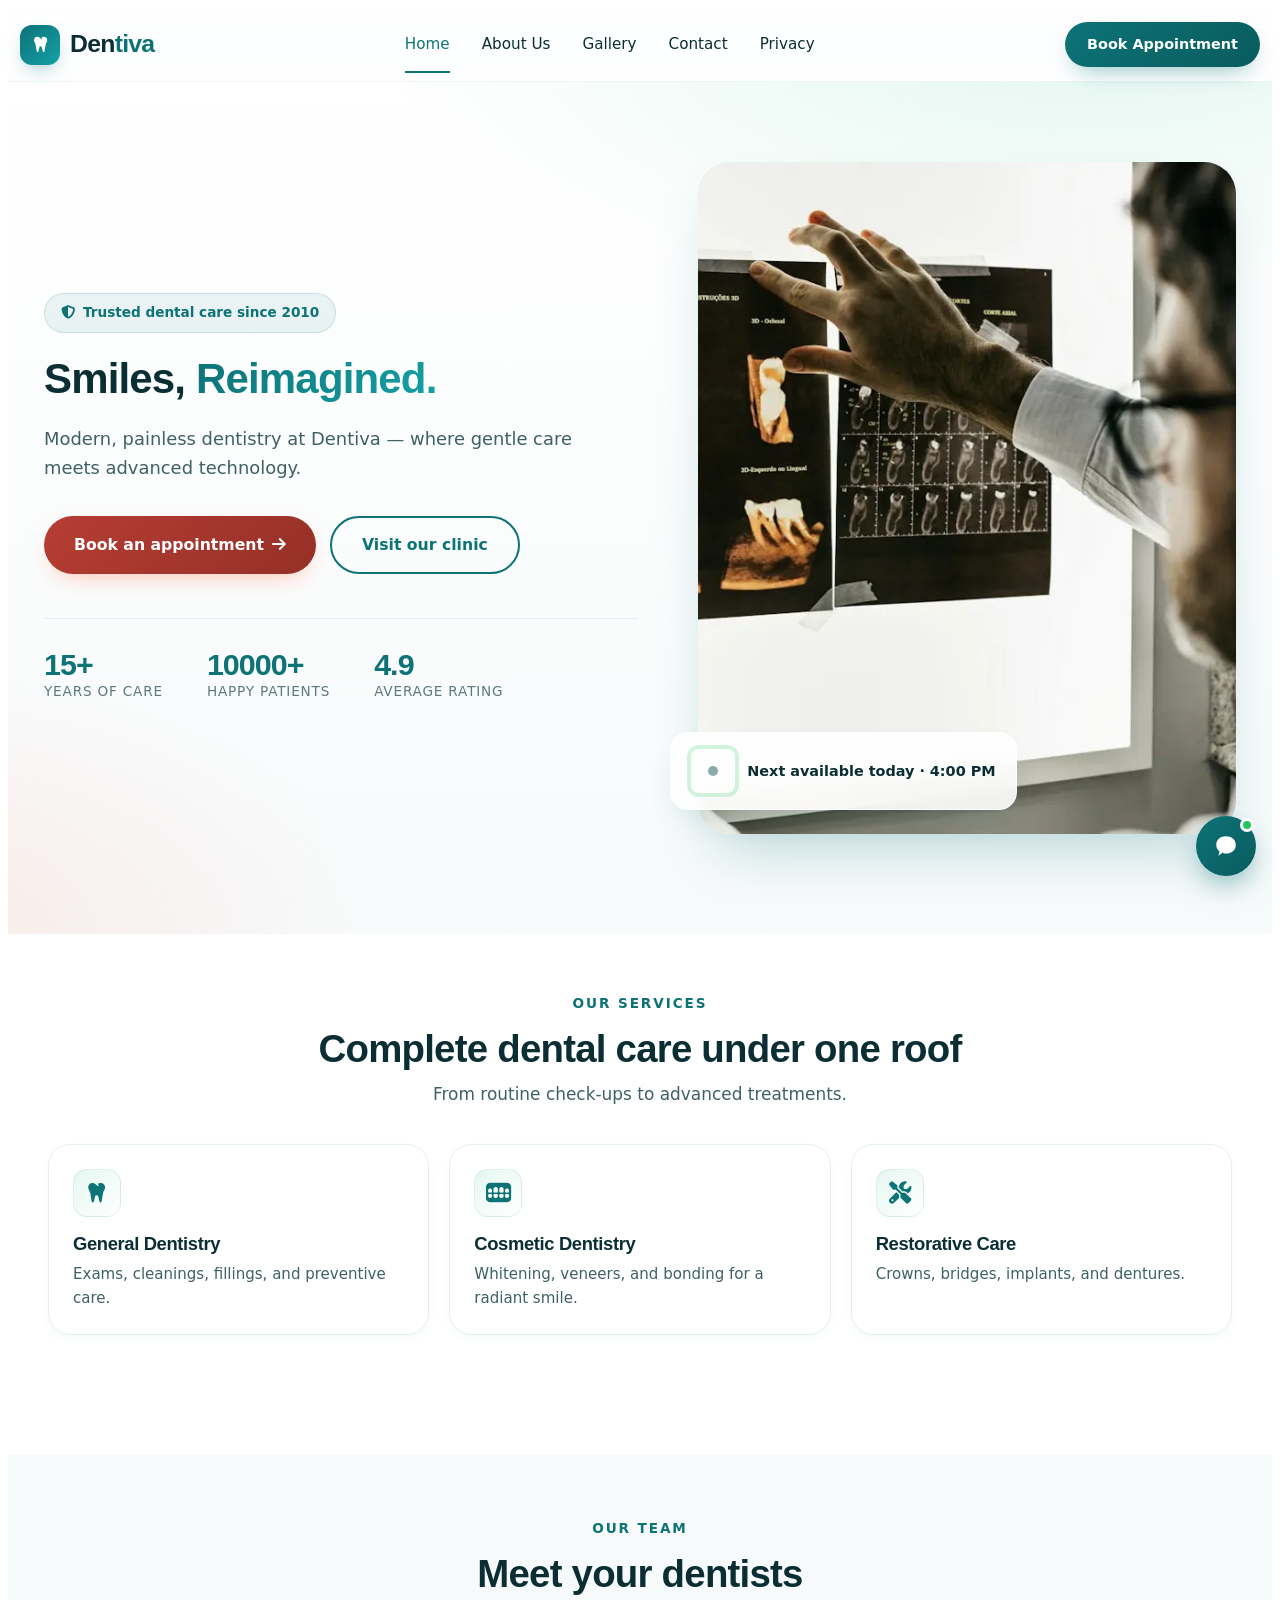
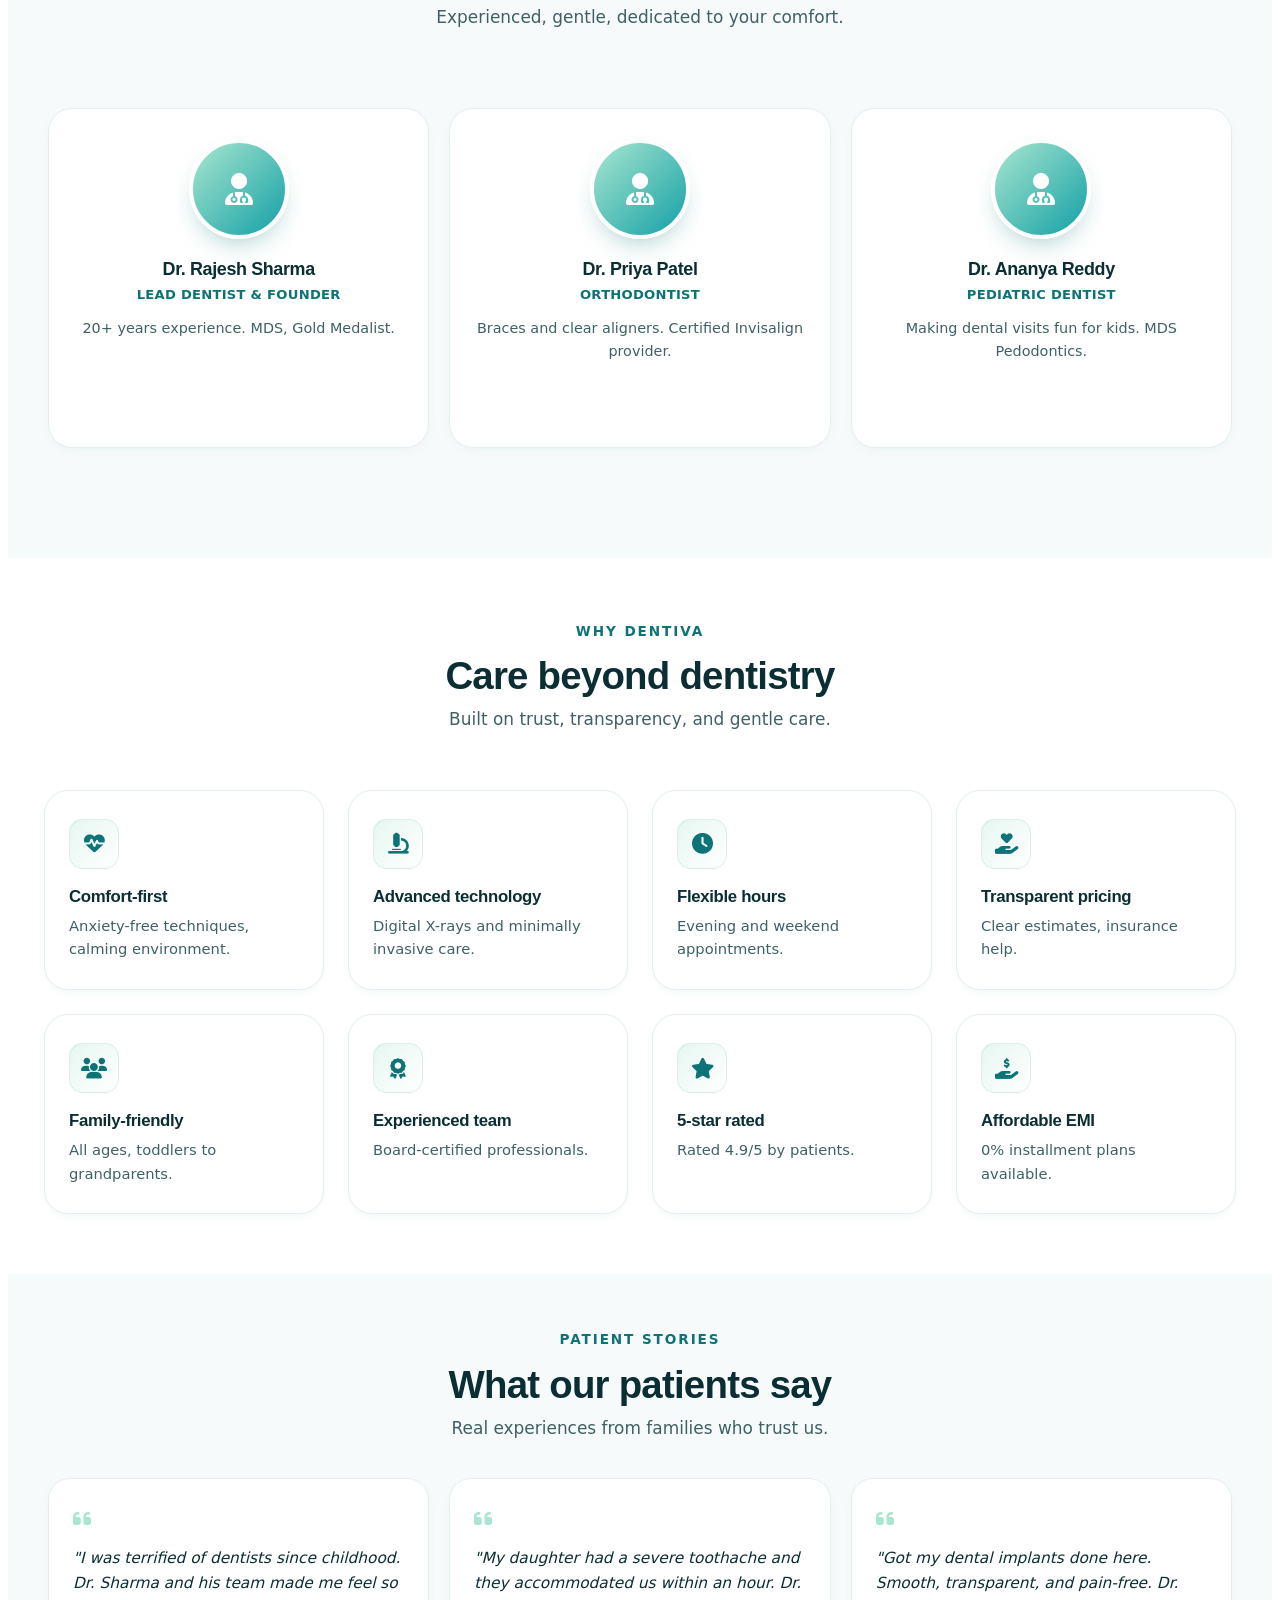
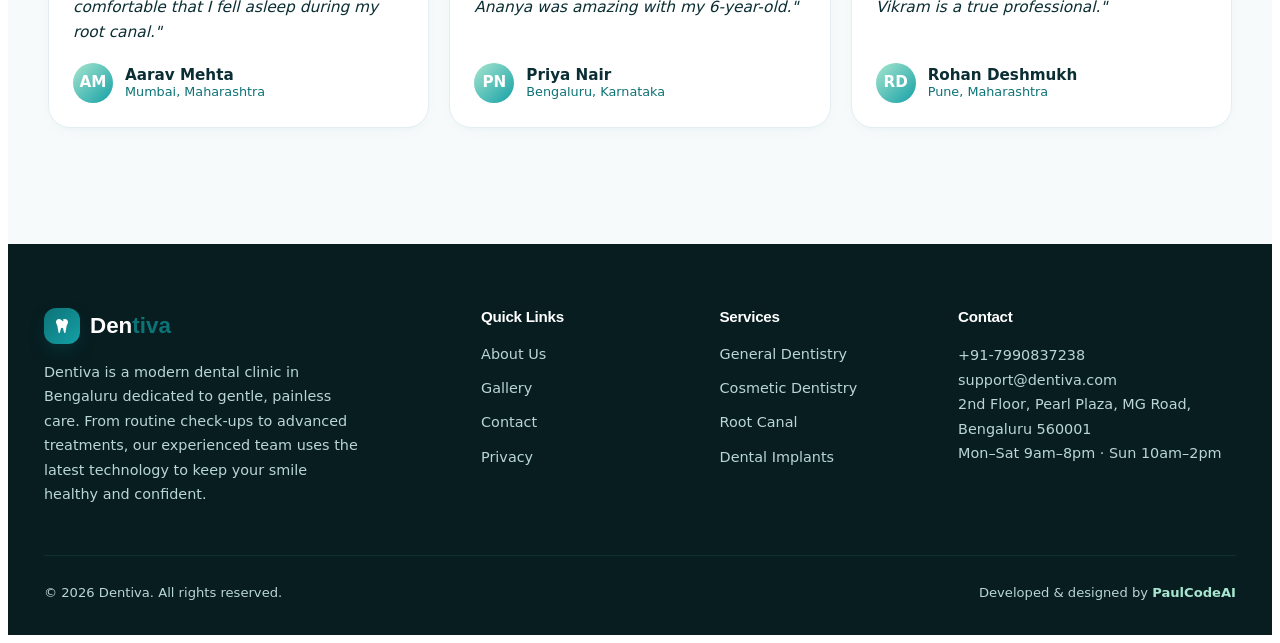
==== index.html @ 7fe49982 "Add files via upload" ====
<!doctype html><html lang="en"><head><meta charset="utf-8"><meta name="viewport" content="width=device-width, initial-scale=1"><title>Dentiva | Index</title><link rel="stylesheet" href="assets/css/index.css"><link rel="stylesheet" href="assets/css/fixes.css"></head><body><div class="dentiva-site"><body><a class="skip-link" href="#main">Skip to content</a>
<!-- HEADER -->
<header class="header">
<div class="container nav">
<a aria-label="Dentiva Home" class="logo" href="index.html">
<span class="logo-mark"><i class="fas fa-tooth"></i></span>
<span class="logo-text">Den<span class="accent">tiva</span></span>
</a>
<nav aria-label="Main navigation" class="nav-links" id="navLinks">
<a aria-current="page" href="index.html">Home</a>
<a href="about.html">About Us</a>
<a href="gallery.html">Gallery</a>
<a href="contact.html">Contact</a>
<a href="privacy.html">Privacy</a>
</nav>
<div class="nav-cta"><a class="btn" href="contact.html">Book Appointment</a></div>
<button aria-controls="navLinks" aria-expanded="false" aria-label="Toggle menu" class="menu-toggle" id="menuToggle"><i class="fas fa-bars"></i></button>
</div>
</header>
<main id="main" tabindex="-1">
<!-- HERO -->
<section class="hero">
<div class="container hero-grid">
<div>
<span class="hero-badge"><i class="fas fa-shield-halved"></i> Trusted dental care since 2010</span>
<h1>Smiles, <span class="accent">Reimagined.</span></h1>
<p class="lede">Modern, painless dentistry at Dentiva — where gentle care meets advanced technology.</p>
<div class="hero-actions">
<a class="btn btn-coral" href="contact.html">Book an appointment <i class="fas fa-arrow-right"></i></a>
<a class="btn btn-outline" href="gallery.html">Visit our clinic</a>
</div>
<div class="hero-stats">
<div class="stat"><h3 data-count="15">15+</h3><p>Years of care</p></div>
<div class="stat"><h3 data-count="10000" data-suffix="+">10000+</h3><p>Happy patients</p></div>
<div class="stat"><h3 data-count="4.9" data-decimal="1">4.9</h3><p>Average rating</p></div>
</div>
</div>
<div class="hero-visual">
<div class="hero-image">
<img alt="dental professional examining an X-ray" decoding="async" height="733" src="assets/photo-0.webp" width="1100"/>
</div>
<div class="hero-float"><span class="dot"></span> Next available today · 4:00 PM</div>
</div>
</div>
</section>
<!-- SERVICES -->
<section class="section section-alt" id="services">
<div class="container">
<div class="section-head">
<span class="eyebrow">Our Services</span>
<h2>Complete dental care under one roof</h2>
<p>From routine check-ups to advanced treatments.</p>
</div>
<div class="slider" id="servicesSlider">
<div class="slider-track" id="servicesTrack"><div class="slide"><article class="service"><div class="service-icon"><i class="fas fa-tooth"></i></div><h3>General Dentistry</h3><p>Exams, cleanings, fillings, and preventive care.</p></article></div><div class="slide"><article class="service"><div class="service-icon"><i class="fas fa-teeth"></i></div><h3>Cosmetic Dentistry</h3><p>Whitening, veneers, and bonding for a radiant smile.</p></article></div><div class="slide"><article class="service"><div class="service-icon"><i class="fas fa-screwdriver-wrench"></i></div><h3>Restorative Care</h3><p>Crowns, bridges, implants, and dentures.</p></article></div><div class="slide"><article class="service"><div class="service-icon"><i class="fas fa-child"></i></div><h3>Pediatric Dentistry</h3><p>Gentle dental care for children and teens.</p></article></div><div class="slide"><article class="service"><div class="service-icon"><i class="fas fa-teeth-open"></i></div><h3>Orthodontics</h3><p>Braces and clear aligners to straighten teeth.</p></article></div><div class="slide"><article class="service"><div class="service-icon"><i class="fas fa-truck-medical"></i></div><h3>Emergency Care</h3><p>Same-day appointments for urgent dental needs.</p></article></div><div class="slide"><article class="service"><div class="service-icon"><i class="fas fa-syringe"></i></div><h3>Root Canal Treatment</h3><p>Painless therapy to save infected teeth.</p></article></div><div class="slide"><article class="service"><div class="service-icon"><i class="fas fa-gem"></i></div><h3>Teeth Whitening</h3><p>Professional whitening for a brighter smile.</p></article></div><div class="slide"><article class="service"><div class="service-icon"><i class="fas fa-screwdriver"></i></div><h3>Dental Implants</h3><p>Permanent tooth replacement with titanium implants.</p></article></div></div>
<div class="dots" id="servicesDots"><button aria-label="Go to slide 1" class="dot active"></button><button aria-label="Go to slide 2" class="dot"></button><button aria-label="Go to slide 3" class="dot"></button><button aria-label="Go to slide 4" class="dot"></button><button aria-label="Go to slide 5" class="dot"></button><button aria-label="Go to slide 6" class="dot"></button><button aria-label="Go to slide 7" class="dot"></button><button aria-label="Go to slide 8" class="dot"></button><button aria-label="Go to slide 9" class="dot"></button></div>
</div>
</div>
</section>
<!-- TEAM -->
<section class="section">
<div class="container">
<div class="section-head">
<span class="eyebrow">Our Team</span>
<h2>Meet your dentists</h2>
<p>Experienced, gentle, dedicated to your comfort.</p>
</div>
<div class="slider" id="teamSlider">
<div class="slider-track" id="teamTrack"><div class="slide"><article class="member"><div class="member-avatar"><i class="fas fa-user-doctor"></i></div><h3>Dr. Rajesh Sharma</h3><div class="role">Lead Dentist &amp; Founder</div><p>20+ years experience. MDS, Gold Medalist.</p></article></div><div class="slide"><article class="member"><div class="member-avatar"><i class="fas fa-user-doctor"></i></div><h3>Dr. Priya Patel</h3><div class="role">Orthodontist</div><p>Braces and clear aligners. Certified Invisalign provider.</p></article></div><div class="slide"><article class="member"><div class="member-avatar"><i class="fas fa-user-doctor"></i></div><h3>Dr. Ananya Reddy</h3><div class="role">Pediatric Dentist</div><p>Making dental visits fun for kids. MDS Pedodontics.</p></article></div><div class="slide"><article class="member"><div class="member-avatar"><i class="fas fa-user-nurse"></i></div><h3>Dr. Vikram Singh</h3><div class="role">Oral Surgeon</div><p>Expert in dental implants and extractions.</p></article></div></div>
<div class="dots" id="teamDots"><button aria-label="Go to slide 1" class="dot active"></button><button aria-label="Go to slide 2" class="dot"></button><button aria-label="Go to slide 3" class="dot"></button><button aria-label="Go to slide 4" class="dot"></button></div>
</div>
</div>
</section>
<!-- WHY -->
<section class="section section-alt">
<div class="container">
<div class="section-head">
<span class="eyebrow">Why Dentiva</span>
<h2>Care beyond dentistry</h2>
<p>Built on trust, transparency, and gentle care.</p>
</div>
<div class="why-grid" id="whyGrid"><div class="why"><div class="why-icon"><i class="fas fa-heart-pulse"></i></div><h3>Comfort-first</h3><p>Anxiety-free techniques, calming environment.</p></div><div class="why"><div class="why-icon"><i class="fas fa-microscope"></i></div><h3>Advanced technology</h3><p>Digital X-rays and minimally invasive care.</p></div><div class="why"><div class="why-icon"><i class="fas fa-clock"></i></div><h3>Flexible hours</h3><p>Evening and weekend appointments.</p></div><div class="why"><div class="why-icon"><i class="fas fa-hand-holding-heart"></i></div><h3>Transparent pricing</h3><p>Clear estimates, insurance help.</p></div><div class="why"><div class="why-icon"><i class="fas fa-users"></i></div><h3>Family-friendly</h3><p>All ages, toddlers to grandparents.</p></div><div class="why"><div class="why-icon"><i class="fas fa-award"></i></div><h3>Experienced team</h3><p>Board-certified professionals.</p></div><div class="why"><div class="why-icon"><i class="fas fa-star"></i></div><h3>5-star rated</h3><p>Rated 4.9/5 by patients.</p></div><div class="why"><div class="why-icon"><i class="fas fa-hand-holding-dollar"></i></div><h3>Affordable EMI</h3><p>0% installment plans available.</p></div></div>
</div>
</section>
<!-- TESTIMONIALS -->
<section class="section" id="stories">
<div class="container">
<div class="section-head">
<span class="eyebrow">Patient Stories</span>
<h2>What our patients say</h2>
<p>Real experiences from families who trust us.</p>
</div>
<div class="slider" id="testiSlider">
<div class="slider-track" id="testiTrack"><div class="slide"><article class="testimonial"><div class="quote-mark"><i class="fas fa-quote-left"></i></div><p class="quote">"I was terrified of dentists since childhood. Dr. Sharma and his team made me feel so comfortable that I fell asleep during my root canal."</p><div class="testimonial-author"><div class="avatar">AM</div><div><div class="name">Aarav Mehta</div><div class="city">Mumbai, Maharashtra</div></div></div></article></div><div class="slide"><article class="testimonial"><div class="quote-mark"><i class="fas fa-quote-left"></i></div><p class="quote">"My daughter had a severe toothache and they accommodated us within an hour. Dr. Ananya was amazing with my 6-year-old."</p><div class="testimonial-author"><div class="avatar">PN</div><div><div class="name">Priya Nair</div><div class="city">Bengaluru, Karnataka</div></div></div></article></div><div class="slide"><article class="testimonial"><div class="quote-mark"><i class="fas fa-quote-left"></i></div><p class="quote">"Got my dental implants done here. Smooth, transparent, and pain-free. Dr. Vikram is a true professional."</p><div class="testimonial-author"><div class="avatar">RD</div><div><div class="name">Rohan Deshmukh</div><div class="city">Pune, Maharashtra</div></div></div></article></div><div class="slide"><article class="testimonial"><div class="quote-mark"><i class="fas fa-quote-left"></i></div><p class="quote">"Teeth whitening before my wedding. Results were amazing - my smile looked flawless in all the photos!"</p><div class="testimonial-author"><div class="avatar">SR</div><div><div class="name">Sneha Reddy</div><div class="city">Hyderabad, Telangana</div></div></div></article></div><div class="slide"><article class="testimonial"><div class="quote-mark"><i class="fas fa-quote-left"></i></div><p class="quote">"I had a dental emergency on a Sunday and they opened the clinic just for me. Truly grateful."</p><div class="testimonial-author"><div class="avatar">VJ</div><div><div class="name">Vikram Joshi</div><div class="city">Delhi NCR</div></div></div></article></div><div class="slide"><article class="testimonial"><div class="quote-mark"><i class="fas fa-quote-left"></i></div><p class="quote">"The clear aligners treatment changed my life. Dr. Priya monitored my progress every month."</p><div class="testimonial-author"><div class="avatar">AI</div><div><div class="name">Ananya Iyer</div><div class="city">Chennai, Tamil Nadu</div></div></div></article></div><div class="slide"><article class="testimonial"><div class="quote-mark"><i class="fas fa-quote-left"></i></div><p class="quote">"After years of avoiding dental visits, I finally found a clinic that understands comfort."</p><div class="testimonial-author"><div class="avatar">KM</div><div><div class="name">Karthik Menon</div><div class="city">Kochi, Kerala</div></div></div></article></div><div class="slide"><article class="testimonial"><div class="quote-mark"><i class="fas fa-quote-left"></i></div><p class="quote">"My entire family visits Dentiva - from my 70-year-old mother to my 4-year-old son."</p><div class="testimonial-author"><div class="avatar">DK</div><div><div class="name">Divya Kulkarni</div><div class="city">Nagpur, Maharashtra</div></div></div></article></div><div class="slide"><article class="testimonial"><div class="quote-mark"><i class="fas fa-quote-left"></i></div><p class="quote">"Best dental clinic I have ever visited. Online booking was seamless, zero waiting time."</p><div class="testimonial-author"><div class="avatar">AS</div><div><div class="name">Arjun Singh</div><div class="city">Jaipur, Rajasthan</div></div></div></article></div><div class="slide"><article class="testimonial"><div class="quote-mark"><i class="fas fa-quote-left"></i></div><p class="quote">"Got my smile makeover here - veneers and whitening. The transformation is unbelievable!"</p><div class="testimonial-author"><div class="avatar">MP</div><div><div class="name">Meera Pillai</div><div class="city">Thiruvananthapuram, Kerala</div></div></div></article></div></div>
<div class="dots" id="testiDots"><button aria-label="Go to slide 1" class="dot active"></button><button aria-label="Go to slide 2" class="dot"></button><button aria-label="Go to slide 3" class="dot"></button><button aria-label="Go to slide 4" class="dot"></button><button aria-label="Go to slide 5" class="dot"></button><button aria-label="Go to slide 6" class="dot"></button><button aria-label="Go to slide 7" class="dot"></button><button aria-label="Go to slide 8" class="dot"></button><button aria-label="Go to slide 9" class="dot"></button><button aria-label="Go to slide 10" class="dot"></button></div>
</div>
</div>
</section>
</main>
<!-- FOOTER -->
<footer class="footer">
<div class="container">
<div class="footer-grid">
<div>
<div class="footer-logo">
<span class="logo-mark"><i class="fas fa-tooth"></i></span>
<span class="logo-text">Den<span class="accent">tiva</span></span>
</div>
<p>Dentiva is a modern dental clinic in Bengaluru dedicated to gentle, painless care. From routine check-ups to advanced treatments, our experienced team uses the latest technology to keep your smile healthy and confident.</p>
</div>
<div>
<h4>Quick Links</h4>
<div class="footer-links">
<a href="about.html">About Us</a>
<a href="gallery.html">Gallery</a>
<a href="contact.html">Contact</a>
<a href="privacy.html">Privacy</a>
</div>
</div>
<div>
<h4>Services</h4>
<div class="footer-links">
<a href="index.html#services">General Dentistry</a>
<a href="index.html#services">Cosmetic Dentistry</a>
<a href="index.html#services">Root Canal</a>
<a href="index.html#services">Dental Implants</a>
</div>
</div>
<div class="footer-contact"><h4>Contact</h4><p><a href="tel:+917990837238" style="color:inherit;overflow-wrap:anywhere">+91-7990837238</a></p><p><a href="mailto:support@dentiva.com" style="color:inherit;overflow-wrap:anywhere">support@dentiva.com</a></p><p>2nd Floor, Pearl Plaza, MG Road, Bengaluru 560001</p><p>Mon–Sat 9am–8pm · Sun 10am–2pm</p></div>
</div>
<div class="footer-bottom">
<span>© <span id="year">2026</span> Dentiva. All rights reserved.</span>
<span>Developed &amp; designed by <a href="https://paulcodeai-portfolio.netlify.app/" rel="noopener" target="_blank">PaulCodeAI</a></span>
</div>
</div>
</footer>
<a class="sticky-cta" href="contact.html"><i class="fas fa-calendar-check"></i> Book Appointment</a>
</body></div><script src="assets/js/fixes.js"></script><script src="assets/js/faq.js"></script><script src="assets/js/chat.js" data-site="dentiva" data-name="Dentiva chat" data-endpoint="/api/chat"></script></body></html>
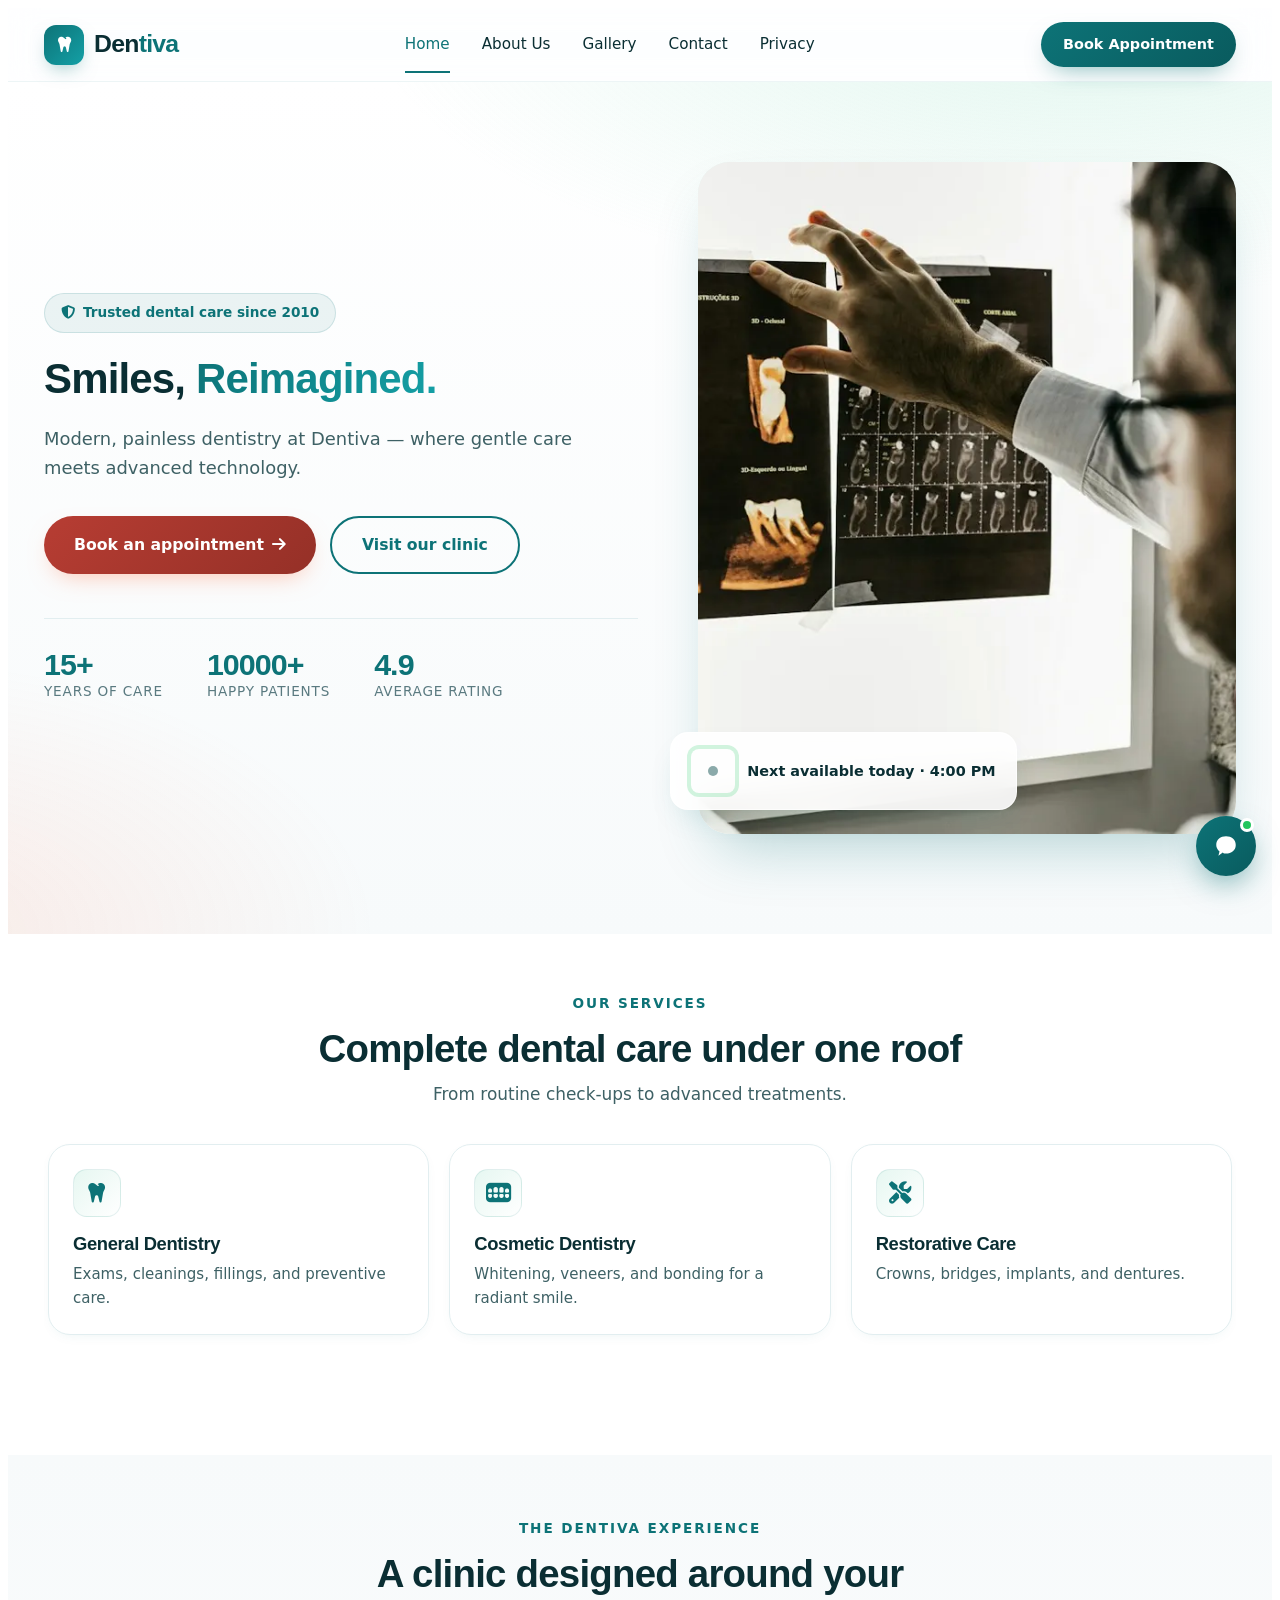
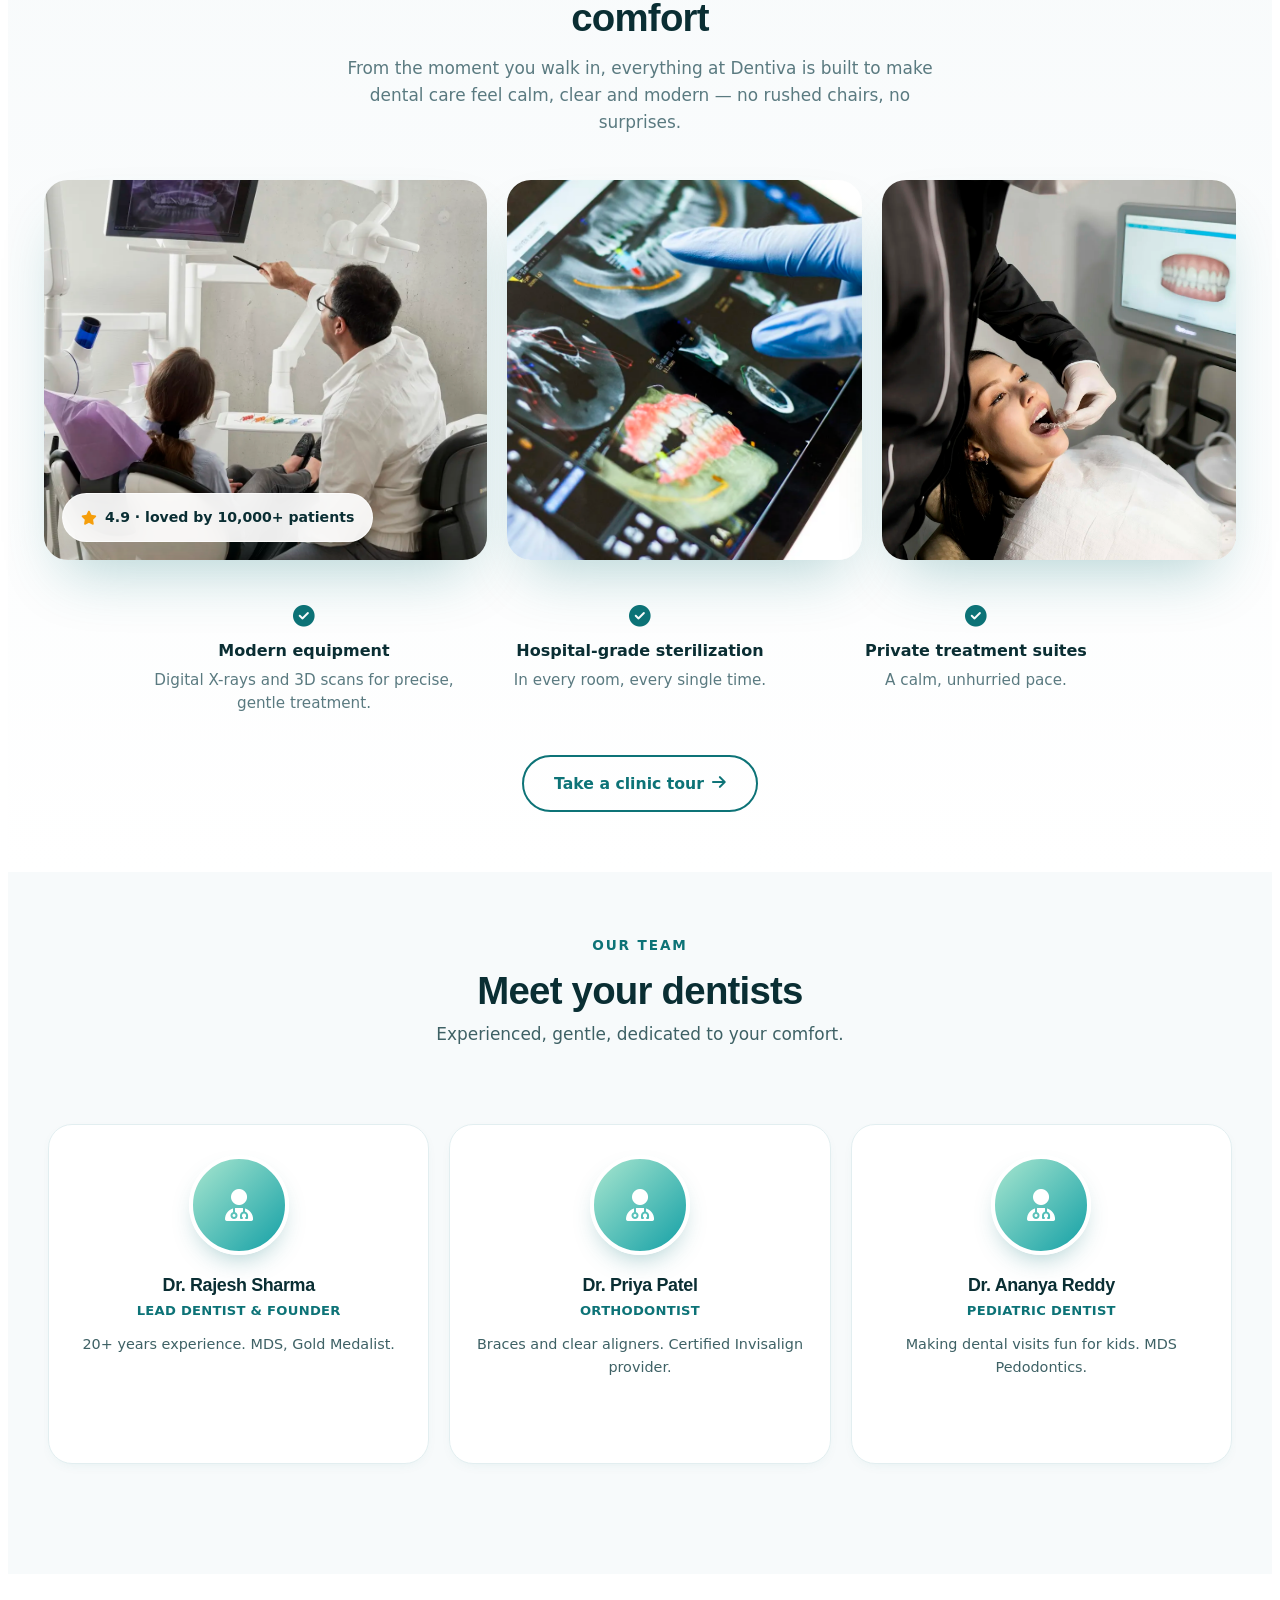
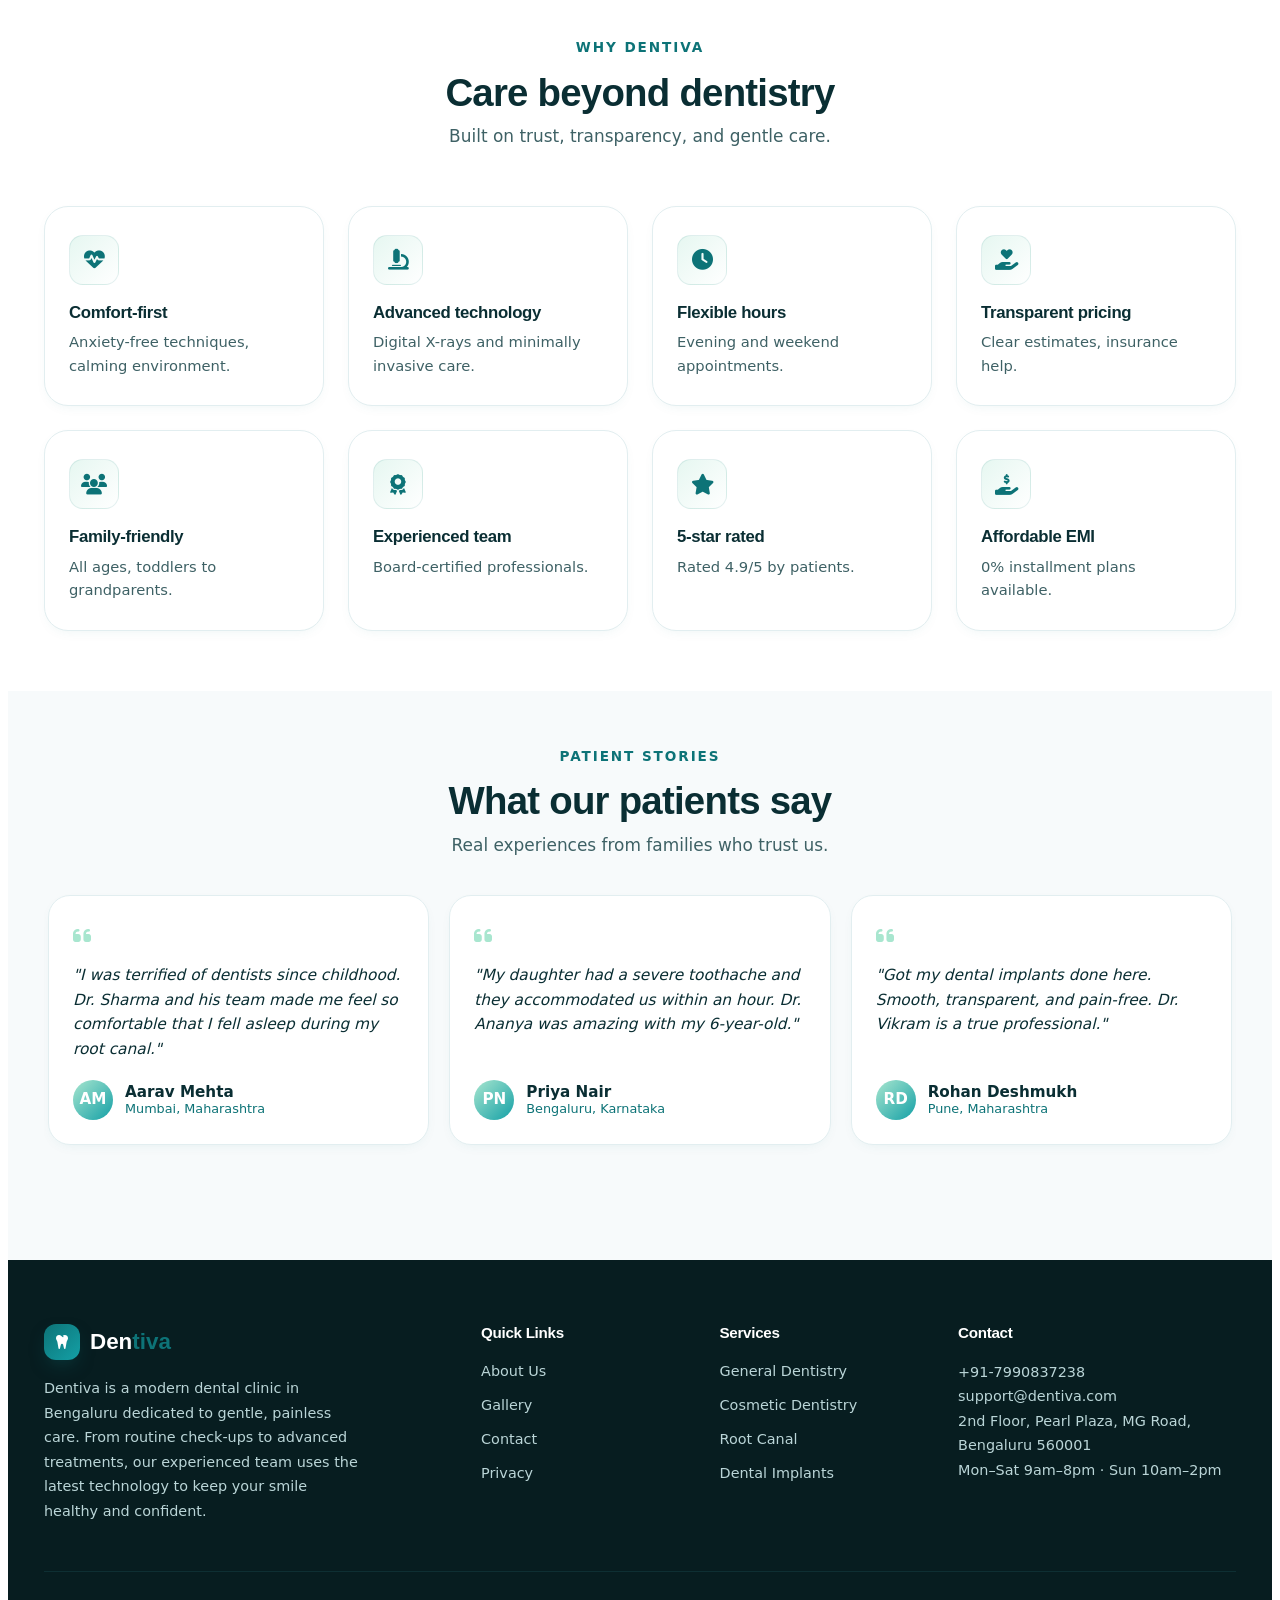
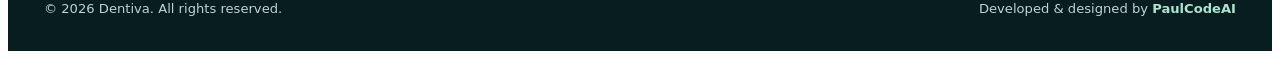
==== commit ee85b3f4: "Add files via upload" ====
--- a/index.html
+++ b/index.html
@@ -1,4 +1,5 @@
-<!doctype html><html lang="en"><head><meta charset="utf-8"><meta name="viewport" content="width=device-width, initial-scale=1"><title>Dentiva | Index</title><link rel="stylesheet" href="assets/css/index.css"><link rel="stylesheet" href="assets/css/fixes.css"></head><body><div class="dentiva-site"><body><a class="skip-link" href="#main">Skip to content</a>
+<!doctype html><html lang="en"><head><meta charset="utf-8"><meta name="viewport" content="width=device-width, initial-scale=1"><meta name="description" content="Modern, painless dentistry at Dentiva - where gentle care meets advanced technology. Trusted by 10,000+ families across India since 2010."><link rel="canonical" href="https://dentiva-clinic.netlify.app/"><meta property="og:title" content="Dentiva | Dental Clinic in Bengaluru"><meta property="og:description" content="Modern, painless dentistry at Dentiva - where gentle care meets advanced technology. Trusted by 10,000+ families across India since 2010."><meta property="og:type" content="website"><meta property="og:url" content="https://dentiva-clinic.netlify.app/"><meta property="og:site_name" content="Dentiva"><meta property="og:image" content="https://dentiva-clinic.netlify.app/assets/og-image.jpg"><meta name="twitter:card" content="summary_large_image"><meta name="twitter:title" content="Dentiva | Dental Clinic in Bengaluru"><meta name="twitter:description" content="Modern, painless dentistry at Dentiva - where gentle care meets advanced technology. Trusted by 10,000+ families across India since 2010."><meta name="twitter:image" content="https://dentiva-clinic.netlify.app/assets/og-image.jpg"><title>Dentiva | Dental Clinic in Bengaluru</title><link rel="stylesheet" href="assets/css/fonts.css"><link rel="stylesheet" href="assets/css/index.css"><link rel="stylesheet" href="assets/css/fixes.css">
+<script type="application/ld+json">{"@context":"https://schema.org","@type":"Dentist","name":"Dentiva","url":"https://dentiva-clinic.netlify.app/","image":"https://dentiva-clinic.netlify.app/assets/og-image.jpg","telephone":"+91-7990837238","email":"support@dentiva.com","address":{"@type":"PostalAddress","streetAddress":"2nd Floor, Pearl Plaza, MG Road","addressLocality":"Bengaluru","postalCode":"560001","addressCountry":"IN"},"openingHoursSpecification":[{"@type":"OpeningHoursSpecification","dayOfWeek":["Monday","Tuesday","Wednesday","Thursday","Friday","Saturday"],"opens":"09:00","closes":"20:00"},{"@type":"OpeningHoursSpecification","dayOfWeek":"Sunday","opens":"10:00","closes":"14:00"}]}</script></head><body><div class="dentiva-site"><a class="skip-link" href="#main">Skip to content</a>
 <!-- HEADER -->
 <header class="header">
 <div class="container nav">
@@ -55,6 +56,27 @@
 <div class="slider-track" id="servicesTrack"><div class="slide"><article class="service"><div class="service-icon"><i class="fas fa-tooth"></i></div><h3>General Dentistry</h3><p>Exams, cleanings, fillings, and preventive care.</p></article></div><div class="slide"><article class="service"><div class="service-icon"><i class="fas fa-teeth"></i></div><h3>Cosmetic Dentistry</h3><p>Whitening, veneers, and bonding for a radiant smile.</p></article></div><div class="slide"><article class="service"><div class="service-icon"><i class="fas fa-screwdriver-wrench"></i></div><h3>Restorative Care</h3><p>Crowns, bridges, implants, and dentures.</p></article></div><div class="slide"><article class="service"><div class="service-icon"><i class="fas fa-child"></i></div><h3>Pediatric Dentistry</h3><p>Gentle dental care for children and teens.</p></article></div><div class="slide"><article class="service"><div class="service-icon"><i class="fas fa-teeth-open"></i></div><h3>Orthodontics</h3><p>Braces and clear aligners to straighten teeth.</p></article></div><div class="slide"><article class="service"><div class="service-icon"><i class="fas fa-truck-medical"></i></div><h3>Emergency Care</h3><p>Same-day appointments for urgent dental needs.</p></article></div><div class="slide"><article class="service"><div class="service-icon"><i class="fas fa-syringe"></i></div><h3>Root Canal Treatment</h3><p>Painless therapy to save infected teeth.</p></article></div><div class="slide"><article class="service"><div class="service-icon"><i class="fas fa-gem"></i></div><h3>Teeth Whitening</h3><p>Professional whitening for a brighter smile.</p></article></div><div class="slide"><article class="service"><div class="service-icon"><i class="fas fa-screwdriver"></i></div><h3>Dental Implants</h3><p>Permanent tooth replacement with titanium implants.</p></article></div></div>
 <div class="dots" id="servicesDots"><button aria-label="Go to slide 1" class="dot active"></button><button aria-label="Go to slide 2" class="dot"></button><button aria-label="Go to slide 3" class="dot"></button><button aria-label="Go to slide 4" class="dot"></button><button aria-label="Go to slide 5" class="dot"></button><button aria-label="Go to slide 6" class="dot"></button><button aria-label="Go to slide 7" class="dot"></button><button aria-label="Go to slide 8" class="dot"></button><button aria-label="Go to slide 9" class="dot"></button></div>
 </div>
+</div>
+</section>
+<!-- CLINIC EXPERIENCE -->
+<section class="section clinic-block" id="clinic">
+<div class="container">
+<div class="clinic-head">
+<span class="clinic-eyebrow">The Dentiva experience</span>
+<h2>A clinic designed around your comfort</h2>
+<p>From the moment you walk in, everything at Dentiva is built to make dental care feel calm, clear and modern — no rushed chairs, no surprises.</p>
+</div>
+<div class="clinic-photos">
+<div class="clinic-ph clinic-ph-main"><img alt="Dentist walking a patient through her scan on a screen" decoding="async" loading="lazy" src="assets/clinic-1.webp"/><div class="clinic-chip"><i class="fas fa-star"></i> 4.9 · loved by 10,000+ patients</div></div>
+<div class="clinic-ph clinic-ph-2"><img alt="3D dental scan on a tablet" decoding="async" loading="lazy" src="assets/clinic-2.webp"/></div>
+<div class="clinic-ph clinic-ph-3"><img alt="Dentist scanning a patient's teeth with an intraoral scanner" decoding="async" loading="lazy" src="assets/clinic-3.webp"/></div>
+</div>
+<ul class="clinic-points">
+<li><i class="fas fa-circle-check"></i><strong>Modern equipment</strong><p>Digital X-rays and 3D scans for precise, gentle treatment.</p></li>
+<li><i class="fas fa-circle-check"></i><strong>Hospital-grade sterilization</strong><p>In every room, every single time.</p></li>
+<li><i class="fas fa-circle-check"></i><strong>Private treatment suites</strong><p>A calm, unhurried pace.</p></li>
+</ul>
+<div class="clinic-cta"><a class="btn btn-outline" href="gallery.html">Take a clinic tour <i class="fas fa-arrow-right"></i></a></div>
 </div>
 </section>
 <!-- TEAM -->
@@ -126,7 +148,7 @@
 <a href="index.html#services">Dental Implants</a>
 </div>
 </div>
-<div class="footer-contact"><h4>Contact</h4><p><a href="tel:+917990837238" style="color:inherit;overflow-wrap:anywhere">+91-7990837238</a></p><p><a href="mailto:support@dentiva.com" style="color:inherit;overflow-wrap:anywhere">support@dentiva.com</a></p><p>2nd Floor, Pearl Plaza, MG Road, Bengaluru 560001</p><p>Mon–Sat 9am–8pm · Sun 10am–2pm</p></div>
+<div class="footer-contact"><h4>Contact</h4><p><a href="tel:+917990837238" class="fl">+91-7990837238</a></p><p><a href="mailto:support@dentiva.com" class="fl">support@dentiva.com</a></p><p>2nd Floor, Pearl Plaza, MG Road, Bengaluru 560001</p><p>Mon–Sat 9am–8pm · Sun 10am–2pm</p></div>
 </div>
 <div class="footer-bottom">
 <span>© <span id="year">2026</span> Dentiva. All rights reserved.</span>
@@ -135,4 +157,4 @@
 </div>
 </footer>
 <a class="sticky-cta" href="contact.html"><i class="fas fa-calendar-check"></i> Book Appointment</a>
-</body></div><script src="assets/js/fixes.js"></script><script src="assets/js/faq.js"></script><script src="assets/js/chat.js" data-site="dentiva" data-name="Dentiva chat" data-endpoint="/api/chat"></script></body></html>+</div><script src="assets/js/fixes.js"></script><script src="assets/js/faq.js"></script><script src="assets/js/chat.js" data-site="dentiva" data-name="Dentiva chat" data-endpoint="/api/chat"></script></body></html>
--- a/assets/css/fonts.css
+++ b/assets/css/fonts.css
@@ -0,0 +1,11 @@
+/* Font Awesome webfonts (woff2) - shared, extracted from page stylesheets */
+@font-face{font-family:"Font Awesome 6 Brands";font-style:normal;font-weight:400;font-display:block;src:url(../fonts/fa-brands-400.woff2) format("woff2")}
+@font-face{font-family:"Font Awesome 6 Free";font-style:normal;font-weight:400;font-display:block;src:url(../fonts/fa-regular-400.woff2) format("woff2")}
+@font-face{font-family:"Font Awesome 6 Free";font-style:normal;font-weight:900;font-display:block;src:url(../fonts/fa-solid-900.woff2) format("woff2")}
+@font-face{font-family:"Font Awesome 5 Brands";font-style:normal;font-weight:400;font-display:block;src:url(../fonts/fa-brands-400.woff2) format("woff2")}
+@font-face{font-family:"Font Awesome 5 Free";font-style:normal;font-weight:900;font-display:block;src:url(../fonts/fa-solid-900.woff2) format("woff2")}
+@font-face{font-family:"Font Awesome 5 Free";font-style:normal;font-weight:400;font-display:block;src:url(../fonts/fa-regular-400.woff2) format("woff2")}
+@font-face{font-family:"FontAwesome";font-style:normal;font-display:block;src:url(../fonts/fa-solid-900.woff2) format("woff2")}
+@font-face{font-family:"FontAwesome";font-style:normal;font-display:block;src:url(../fonts/fa-brands-400.woff2) format("woff2")}
+@font-face{font-family:"FontAwesome";font-style:normal;font-display:block;src:url(../fonts/fa-regular-400.woff2) format("woff2");unicode-range:U+F003,U+F006,U+F014,U+F016-F017,U+F01A-F01B,U+F01D,U+F022,U+F03E,U+F044,U+F046,U+F05C-F05D,U+F06E,U+F070,U+F087-F088,U+F08A,U+F094,U+F096-F097,U+F09D,U+F0A0,U+F0A2,U+F0A4-F0A7,U+F0C5,U+F0C7,U+F0E5-F0E6,U+F0EB,U+F0F6-F0F8,U+F10C,U+F114-F115,U+F118-F11A,U+F11C-F11D,U+F133,U+F147,U+F14E,U+F150-F152,U+F185-F186,U+F18E,U+F190-F192,U+F196,U+F1C1-F1C9,U+F1D9,U+F1DB,U+F1E3,U+F1EA,U+F1F7,U+F1F9,U+F20A,U+F247-F248,U+F24A,U+F24D,U+F255-F25B,U+F25D,U+F271-F274,U+F278,U+F27B,U+F28C,U+F28E,U+F29C,U+F2B5,U+F2B7,U+F2BA,U+F2BC,U+F2BE,U+F2C0-F2C1,U+F2C3,U+F2D0,U+F2D2,U+F2D4,U+F2DC}
+@font-face{font-family:"FontAwesome";font-style:normal;font-display:block;src:url(../fonts/fontawesome-700.woff2) format("woff2");unicode-range:U+F041,U+F047,U+F065-F066,U+F07D-F07E,U+F080,U+F08B,U+F08E,U+F090,U+F09A,U+F0AC,U+F0AE,U+F0B2,U+F0D0,U+F0D6,U+F0E4,U+F0EC,U+F10A-F10B,U+F123,U+F13E,U+F148-F149,U+F14C,U+F156,U+F15E,U+F160-F161,U+F163,U+F175-F178,U+F195,U+F1F8,U+F219,U+F27A}
--- a/assets/css/index.css
+++ b/assets/css/index.css
@@ -1741,7 +1741,7 @@
 .dentiva-site .fa-level-up-alt:before,.dentiva-site .fa-turn-up:before{content:""}
 .dentiva-site .fa-sr-only,.dentiva-site .fa-sr-only-focusable:not(:focus),.dentiva-site .sr-only,.dentiva-site .sr-only-focusable:not(:focus){position:absolute;width:1px;height:1px;padding:0;margin:-1px;overflow:hidden;clip:rect(0,0,0,0);white-space:nowrap;border-width:0}
 .dentiva-site :host,.dentiva-site{--fa-style-family-brands:"Font Awesome 6 Brands";--fa-font-brands:normal 400 1em/1 "Font Awesome 6 Brands"}
-@font-face {font-family:"Font Awesome 6 Brands";font-style:normal;font-weight:400;font-display:block;src:url([data-uri]) format("woff2"),url([data-uri]